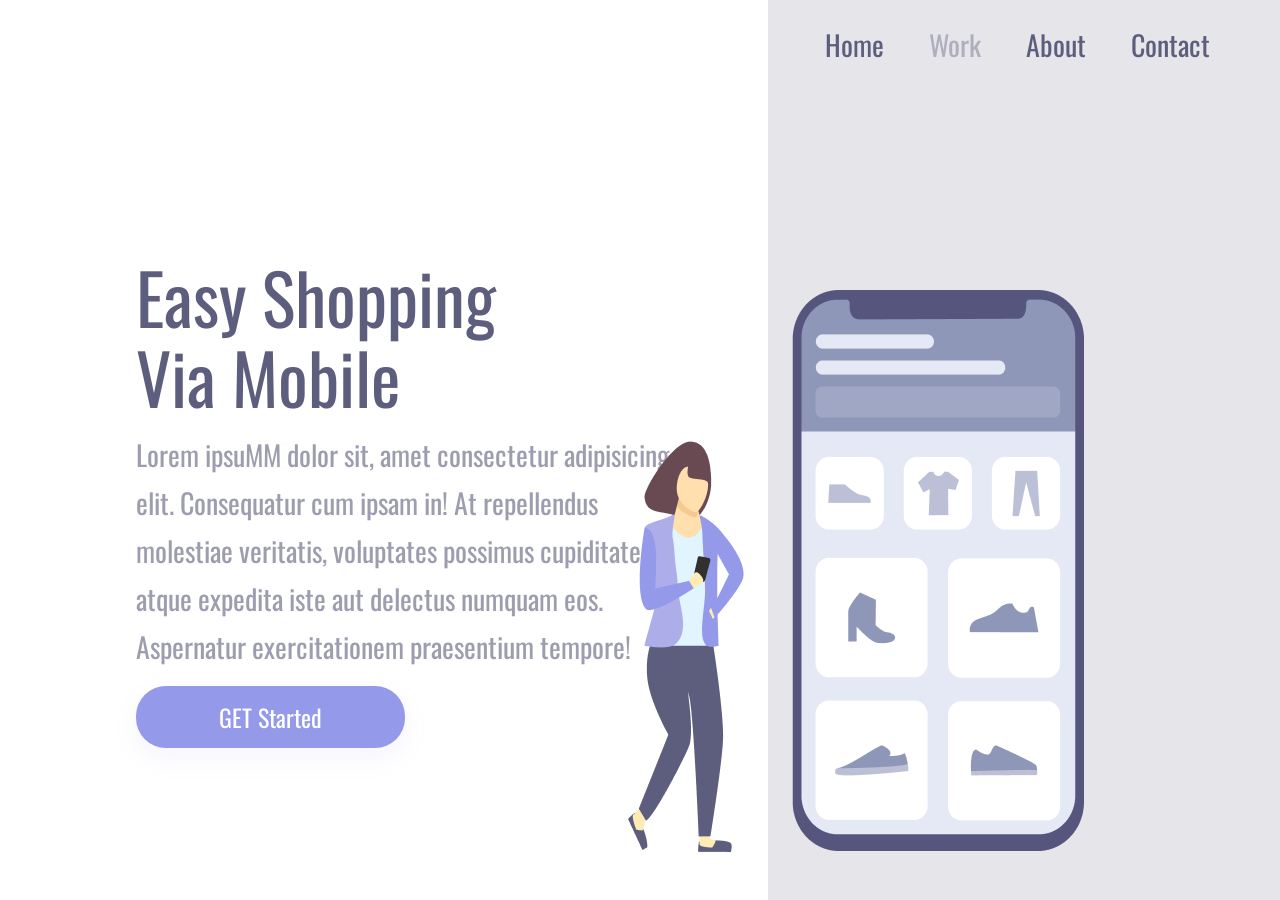
==== index.html @ d51ffca6 "Primeiro commit test" ====
<!DOCTYPE html>
<html lang="pt-br">
<head>
    <meta charset="UTF-8">
    <meta name="viewport" content="width=device-width, initial-scale=1.0">
    <title>Projeto 1 dev club</title>
    <link rel="stylesheet" href="style.css">


<link rel="preconnect" href="https://fonts.googleapis.com">
<link rel="preconnect" href="https://fonts.gstatic.com" crossorigin>
<link href="https://fonts.googleapis.com/css2?family=Oswald:wght@200..700&display=swap" rel="stylesheet">

</head>
<body>
    <div class="wrapper">
    <section class="container-left">
        <h1>Easy Shopping Via Mobile</h1>
        <p>Lorem ipsuMM dolor sit, amet consectetur adipisicing elit. Consequatur cum ipsam in! At repellendus molestiae veritatis, voluptates possimus cupiditate atque expedita iste aut delectus numquam eos. Aspernatur exercitationem praesentium tempore!</p>
       <button>GET Started</button>
    </section>
    <section class="container-right">
        <header>
            <a href="#">Home</a>
            <a href="#" >Work</a>
            <a href="#">About</a>
            <a href="#">Contact</a>
        </header>
        <img src="/assets/ilutraçao1.png" alt="celular com mulher">




    </section>
</div>


    
</body>
</html>
---- style.css ----
* {
    padding: 0;
    margin: 0;
    box-sizing: border-box;
    font-family: "Oswald", sans-serif;
    

}

/*
iframe{
    position:absolute;
    display: flex;
    left: 600px;
    right: 500px;
    margin-top: 50px;
 
    width: 700px;
    height: 500px;
    border: none;

}*/

.wrapper{
    height: 100vh;
    width: 100vw;
    
}
.container-left{
    display: inline-block;
    width: 60%;
    padding-left: 136px;
    margin-top: 20%;


}
.container-right{
    display: inline-block;
    background-color: rgba(93, 93, 125, 0.16);
   height: 100vh;
   width: 40%;
   position: absolute;


}
img{
    position: relative;
    top: 25%;
    right: 140px;
}
h1{
    font-weight: 400;
    font-size: 70px;
    line-height: 80px;
    color: #5d5d7d;
    width: 368px;


}
p{
    font-weight: 400;
    font-size: 28px;
    line-height: 48px;
    color: #5d5d7d;
    opacity: 0.6;
    margin: 15px 0;
    width: 540px;
}
button{
    width: 269px;
    height: 62px;
    background: #9499ea;
    box-shadow: 0px 10px 24px rgba(148, 153, 234, 0.0979959);
    border: none;
    border-radius: 30px;
    font-size: 24px;
    line-height: 36px;
    text-align: center;
    color: #ffffff;
    cursor: pointer;

}

button:hover {
    background-color: #5d5d7d;
    opacity: 0.8;
}
button:active {
    opacity: 0.5;
}
a{
    font-size: 28px;
    line-height: 41px;
    color: #5d5d7d;
    margin-right: 41px;
    text-decoration: none;
    cursor: pointer;


}
a:nth-child(2){
    opacity: .4;
}
a:hover{
    opacity: .4;
}
a:active{
    opacity: .8;
}
header{
    margin: 24px 0 0 57px;
}
@media screen and (max-width:900px) {

    .container-left{
        width: 100%;
        height: 50%;
        padding: 0;
        margin: 0;


    }
    .container-right{
        display: block;
        height: auto;
        width: 100%;
        position: static;
        padding: 40px;
    }
    img{
        position: static;
         width: 90%;

    }
    header{
        display: none;
    }
    h1{
      font-size: 36px;
      line-height: 52px;
      width: auto;  
      margin: 58px 50px 0 50px;
      text-align: center;
    }
    p{
        margin: 15px 40px;
        width: auto;
        text-align: center;
        font-size: 14px;
        line-height: 24px;
    }
    button {
        margin: 0 auto;
        display: block;

    }
    
    
}
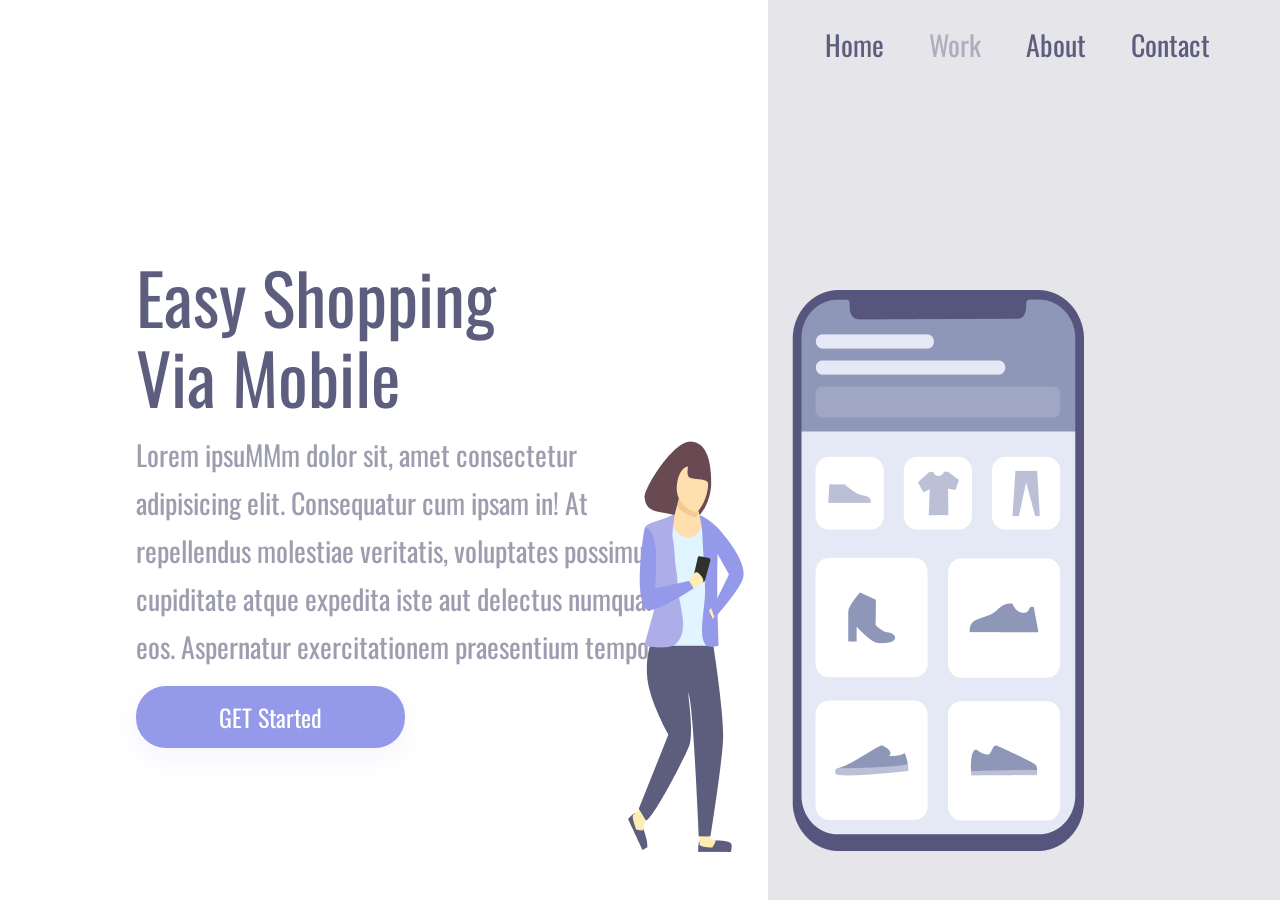
==== commit 2ec5f610: "alteraçao no paragrafo de MM para MMm" ====
--- a/index.html
+++ b/index.html
@@ -16,7 +16,7 @@
     <div class="wrapper">
     <section class="container-left">
         <h1>Easy Shopping Via Mobile</h1>
-        <p>Lorem ipsuMM dolor sit, amet consectetur adipisicing elit. Consequatur cum ipsam in! At repellendus molestiae veritatis, voluptates possimus cupiditate atque expedita iste aut delectus numquam eos. Aspernatur exercitationem praesentium tempore!</p>
+        <p>Lorem ipsuMMm dolor sit, amet consectetur adipisicing elit. Consequatur cum ipsam in! At repellendus molestiae veritatis, voluptates possimus cupiditate atque expedita iste aut delectus numquam eos. Aspernatur exercitationem praesentium tempore!</p>
        <button>GET Started</button>
     </section>
     <section class="container-right">
